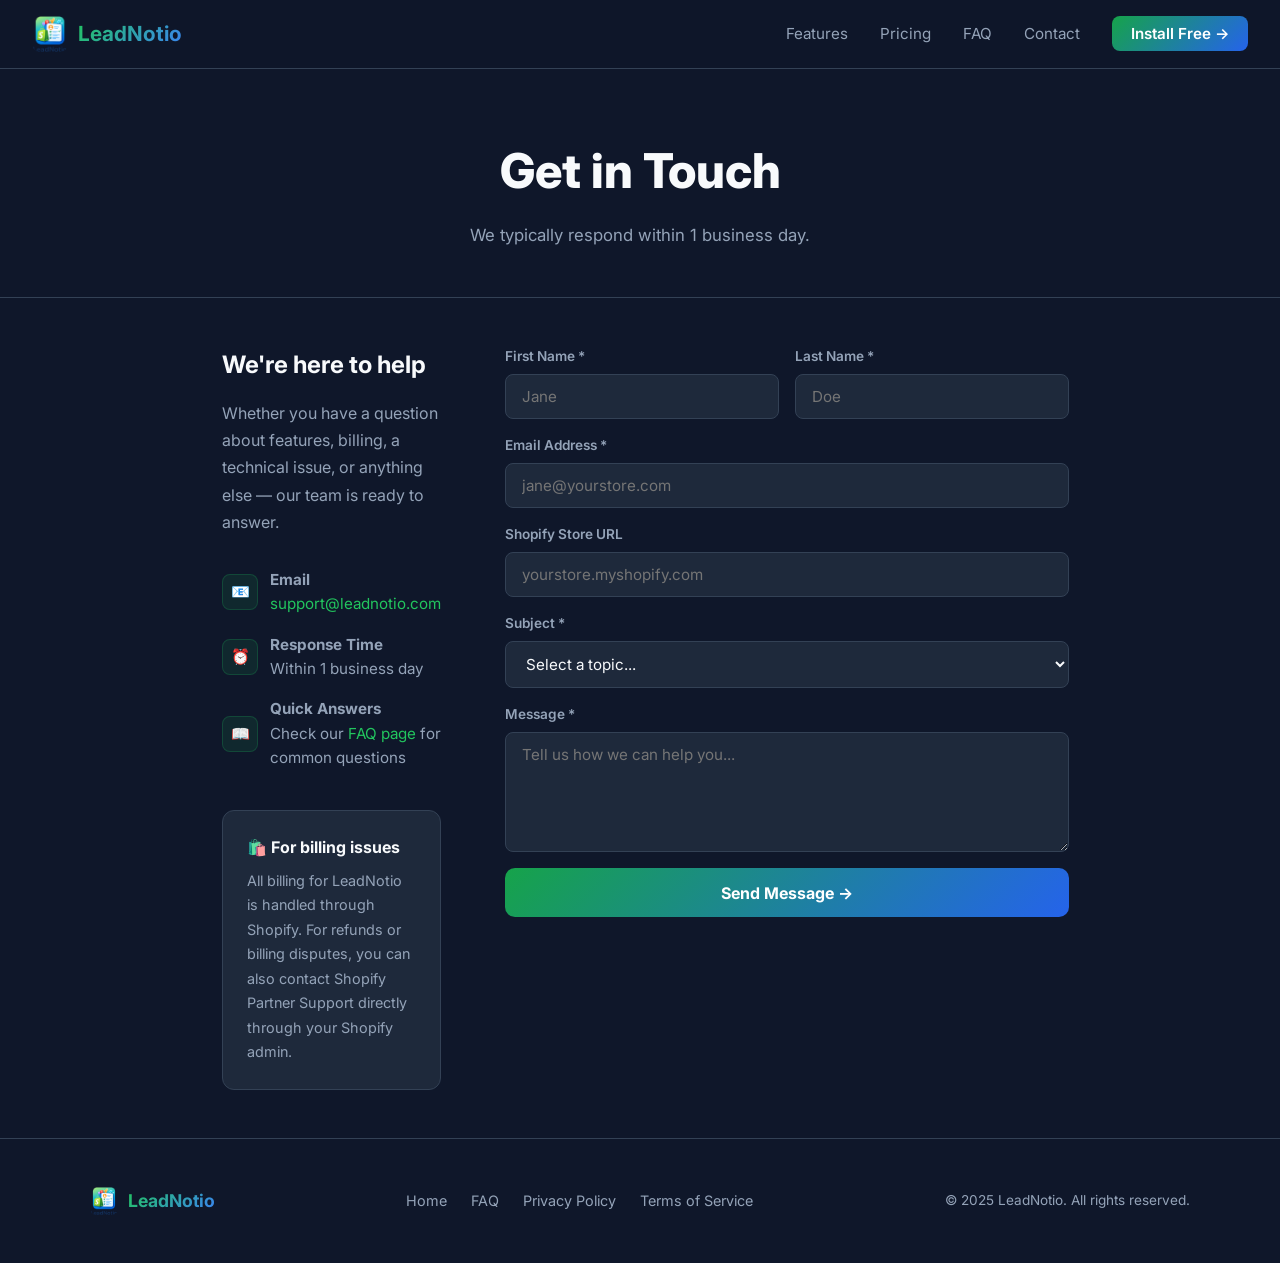
==== contact.html @ fa73e29e "Initial commit — LeadNotio marketing website" ====
<!DOCTYPE html>
<html lang="en">
<head>
  <meta charset="UTF-8" />
  <meta name="viewport" content="width=device-width, initial-scale=1.0" />
  <title>Contact Us — LeadNotio</title>
  <meta name="description" content="Get in touch with the LeadNotio team. We're here to help with any questions about our Shopify CRM app." />
  <link rel="icon" href="icon.png" />
  <link rel="preconnect" href="https://fonts.googleapis.com" />
  <link rel="stylesheet" href="https://fonts.googleapis.com/css2?family=Inter:wght@400;500;600;700;800&display=swap" />
  <link rel="stylesheet" href="styles.css" />
</head>
<body>

<nav>
  <a href="index.html" class="nav-logo">
    <img src="icon.png" alt="LeadNotio" />
    <span>LeadNotio</span>
  </a>
  <ul class="nav-links">
    <li><a href="index.html#features">Features</a></li>
    <li><a href="index.html#pricing">Pricing</a></li>
    <li><a href="faq.html">FAQ</a></li>
    <li><a href="contact.html">Contact</a></li>
    <li><a href="https://apps.shopify.com/leadnotio" class="nav-cta">Install Free →</a></li>
  </ul>
</nav>

<div class="page-header">
  <h1>Get in Touch</h1>
  <p>We typically respond within 1 business day.</p>
</div>

<div class="contact-grid">
  <!-- INFO SIDE -->
  <div class="contact-info">
    <h2>We're here to help</h2>
    <p>Whether you have a question about features, billing, a technical issue, or anything else — our team is ready to answer.</p>

    <div class="contact-detail">
      <div class="contact-detail-icon">📧</div>
      <div>
        <strong>Email</strong><br />
        <a href="mailto:support@leadnotio.com" style="color: var(--green); text-decoration: none;">support@leadnotio.com</a>
      </div>
    </div>

    <div class="contact-detail">
      <div class="contact-detail-icon">⏰</div>
      <div>
        <strong>Response Time</strong><br />
        Within 1 business day
      </div>
    </div>

    <div class="contact-detail">
      <div class="contact-detail-icon">📖</div>
      <div>
        <strong>Quick Answers</strong><br />
        Check our <a href="faq.html" style="color: var(--green); text-decoration: none;">FAQ page</a> for common questions
      </div>
    </div>

    <div style="margin-top: 2.5rem; padding: 1.5rem; background: var(--card); border: 1px solid var(--border); border-radius: 12px;">
      <div style="font-weight: 700; margin-bottom: 0.5rem;">🛍️ For billing issues</div>
      <p style="color: var(--text-muted); font-size: 0.9rem; margin: 0;">All billing for LeadNotio is handled through Shopify. For refunds or billing disputes, you can also contact Shopify Partner Support directly through your Shopify admin.</p>
    </div>
  </div>

  <!-- FORM SIDE -->
  <div>
    <form class="contact-form" id="contactForm" onsubmit="handleSubmit(event)">
      <div class="form-row">
        <div class="form-group">
          <label for="firstName">First Name *</label>
          <input type="text" id="firstName" name="firstName" required placeholder="Jane" />
        </div>
        <div class="form-group">
          <label for="lastName">Last Name *</label>
          <input type="text" id="lastName" name="lastName" required placeholder="Doe" />
        </div>
      </div>

      <div class="form-group">
        <label for="email">Email Address *</label>
        <input type="email" id="email" name="email" required placeholder="jane@yourstore.com" />
      </div>

      <div class="form-group">
        <label for="store">Shopify Store URL</label>
        <input type="text" id="store" name="store" placeholder="yourstore.myshopify.com" />
      </div>

      <div class="form-group">
        <label for="subject">Subject *</label>
        <select id="subject" name="subject" required>
          <option value="" disabled selected>Select a topic...</option>
          <option value="general">General Question</option>
          <option value="technical">Technical Issue / Bug</option>
          <option value="billing">Billing & Subscription</option>
          <option value="feature">Feature Request</option>
          <option value="privacy">Privacy / Data Request</option>
          <option value="other">Other</option>
        </select>
      </div>

      <div class="form-group">
        <label for="message">Message *</label>
        <textarea id="message" name="message" required placeholder="Tell us how we can help you..."></textarea>
      </div>

      <button type="submit" class="form-submit">Send Message →</button>

      <div class="success-msg" id="successMsg">
        ✅ Message sent! We'll get back to you within 1 business day.
      </div>
    </form>
  </div>
</div>

<footer>
  <div class="footer-inner">
    <a href="index.html" class="footer-logo">
      <img src="icon.png" alt="LeadNotio" style="width:28px;height:28px;border-radius:6px;" />
      <span>LeadNotio</span>
    </a>
    <div class="footer-links">
      <a href="index.html">Home</a>
      <a href="faq.html">FAQ</a>
      <a href="privacy.html">Privacy Policy</a>
      <a href="terms.html">Terms of Service</a>
    </div>
    <div class="footer-copy">© 2025 LeadNotio. All rights reserved.</div>
  </div>
</footer>

<script>
function handleSubmit(e) {
  e.preventDefault();
  // In production, replace this with a real form submission (Formspree, EmailJS, etc.)
  const form = document.getElementById('contactForm');
  const successMsg = document.getElementById('successMsg');
  form.querySelector('.form-submit').style.display = 'none';
  successMsg.style.display = 'block';
  form.reset();
}
</script>

</body>
</html>
---- styles.css ----
/* LeadNotio Website Styles */
:root {
  --green: #22c55e;
  --green-dark: #16a34a;
  --blue: #3b82f6;
  --blue-dark: #1d4ed8;
  --grad-start: #16a34a;
  --grad-end: #2563eb;
  --dark: #0f172a;
  --dark-2: #1e293b;
  --dark-3: #334155;
  --text: #f8fafc;
  --text-muted: #94a3b8;
  --border: #334155;
  --card: #1e293b;
}

* { margin: 0; padding: 0; box-sizing: border-box; }

html { scroll-behavior: smooth; }

body {
  font-family: 'Inter', -apple-system, BlinkMacSystemFont, 'Segoe UI', sans-serif;
  background: var(--dark);
  color: var(--text);
  line-height: 1.6;
}

/* NAV */
nav {
  position: sticky;
  top: 0;
  z-index: 100;
  display: flex;
  align-items: center;
  justify-content: space-between;
  padding: 1rem 2rem;
  background: rgba(15, 23, 42, 0.9);
  backdrop-filter: blur(12px);
  border-bottom: 1px solid var(--border);
}

.nav-logo {
  display: flex;
  align-items: center;
  gap: 0.6rem;
  text-decoration: none;
  font-size: 1.3rem;
  font-weight: 700;
  color: var(--text);
}

.nav-logo img {
  width: 36px;
  height: 36px;
  border-radius: 8px;
}

.nav-logo span { background: linear-gradient(135deg, var(--green), var(--blue)); -webkit-background-clip: text; -webkit-text-fill-color: transparent; }

.nav-links {
  display: flex;
  align-items: center;
  gap: 2rem;
  list-style: none;
}

.nav-links a {
  text-decoration: none;
  color: var(--text-muted);
  font-size: 0.95rem;
  transition: color 0.2s;
}

.nav-links a:hover { color: var(--text); }

.nav-cta {
  background: linear-gradient(135deg, var(--grad-start), var(--grad-end));
  color: white !important;
  padding: 0.5rem 1.2rem;
  border-radius: 8px;
  font-weight: 600;
  transition: opacity 0.2s !important;
}

.nav-cta:hover { opacity: 0.9; color: white !important; }

/* HERO */
.hero {
  text-align: center;
  padding: 6rem 2rem 5rem;
  position: relative;
  overflow: hidden;
}

.hero::before {
  content: '';
  position: absolute;
  top: -200px;
  left: 50%;
  transform: translateX(-50%);
  width: 800px;
  height: 800px;
  background: radial-gradient(circle, rgba(34,197,94,0.12) 0%, rgba(59,130,246,0.08) 50%, transparent 70%);
  pointer-events: none;
}

.hero-badge {
  display: inline-flex;
  align-items: center;
  gap: 0.5rem;
  background: rgba(34,197,94,0.1);
  border: 1px solid rgba(34,197,94,0.3);
  color: var(--green);
  padding: 0.4rem 1rem;
  border-radius: 100px;
  font-size: 0.85rem;
  font-weight: 600;
  margin-bottom: 1.5rem;
}

.hero h1 {
  font-size: clamp(2.5rem, 6vw, 4rem);
  font-weight: 800;
  line-height: 1.1;
  margin-bottom: 1.5rem;
  max-width: 800px;
  margin-left: auto;
  margin-right: auto;
}

.hero h1 .grad {
  background: linear-gradient(135deg, var(--green), var(--blue));
  -webkit-background-clip: text;
  -webkit-text-fill-color: transparent;
}

.hero p {
  font-size: 1.2rem;
  color: var(--text-muted);
  max-width: 600px;
  margin: 0 auto 2.5rem;
}

.hero-buttons {
  display: flex;
  gap: 1rem;
  justify-content: center;
  flex-wrap: wrap;
}

.btn-primary {
  display: inline-flex;
  align-items: center;
  gap: 0.5rem;
  background: linear-gradient(135deg, var(--grad-start), var(--grad-end));
  color: white;
  padding: 0.85rem 2rem;
  border-radius: 10px;
  font-weight: 700;
  font-size: 1rem;
  text-decoration: none;
  transition: transform 0.2s, box-shadow 0.2s;
  box-shadow: 0 4px 20px rgba(34,197,94,0.3);
}

.btn-primary:hover { transform: translateY(-2px); box-shadow: 0 8px 30px rgba(34,197,94,0.4); }

.btn-secondary {
  display: inline-flex;
  align-items: center;
  gap: 0.5rem;
  background: transparent;
  color: var(--text);
  padding: 0.85rem 2rem;
  border-radius: 10px;
  font-weight: 600;
  font-size: 1rem;
  text-decoration: none;
  border: 1px solid var(--border);
  transition: border-color 0.2s, background 0.2s;
}

.btn-secondary:hover { border-color: var(--green); background: rgba(34,197,94,0.05); }

/* APP SCREENSHOT MOCKUP */
.hero-image {
  max-width: 900px;
  margin: 4rem auto 0;
  background: var(--card);
  border: 1px solid var(--border);
  border-radius: 16px;
  overflow: hidden;
  box-shadow: 0 40px 80px rgba(0,0,0,0.5);
}

.mockup-bar {
  background: var(--dark-3);
  padding: 0.75rem 1rem;
  display: flex;
  align-items: center;
  gap: 0.5rem;
  border-bottom: 1px solid var(--border);
}

.mockup-dot { width: 12px; height: 12px; border-radius: 50%; }
.mockup-dot.red { background: #ef4444; }
.mockup-dot.yellow { background: #f59e0b; }
.mockup-dot.green { background: #22c55e; }

.mockup-url {
  flex: 1;
  background: var(--dark-2);
  border-radius: 6px;
  padding: 0.3rem 0.8rem;
  font-size: 0.8rem;
  color: var(--text-muted);
  margin: 0 0.5rem;
}

.mockup-body {
  padding: 2rem;
  min-height: 300px;
  display: grid;
  grid-template-columns: 1fr 1fr 1fr;
  gap: 1rem;
}

.mockup-card {
  background: var(--dark-2);
  border: 1px solid var(--border);
  border-radius: 10px;
  padding: 1.2rem;
}

.mockup-card-header {
  display: flex;
  align-items: center;
  gap: 0.6rem;
  margin-bottom: 0.8rem;
}

.mockup-avatar {
  width: 36px;
  height: 36px;
  border-radius: 50%;
  background: linear-gradient(135deg, var(--green), var(--blue));
  display: flex;
  align-items: center;
  justify-content: center;
  font-size: 0.85rem;
  font-weight: 700;
  color: white;
}

.mockup-name { font-size: 0.9rem; font-weight: 600; }
.mockup-email { font-size: 0.75rem; color: var(--text-muted); }

.status-pill {
  display: inline-block;
  padding: 0.2rem 0.7rem;
  border-radius: 100px;
  font-size: 0.72rem;
  font-weight: 600;
  margin-bottom: 0.7rem;
}

.status-pill.contacted { background: rgba(59,130,246,0.15); color: #60a5fa; }
.status-pill.qualified { background: rgba(34,197,94,0.15); color: #4ade80; }
.status-pill.new { background: rgba(148,163,184,0.15); color: #94a3b8; }

.mockup-line {
  height: 6px;
  background: var(--dark-3);
  border-radius: 3px;
  margin-bottom: 0.5rem;
}

.mockup-line.short { width: 60%; }

/* SECTIONS */
section { padding: 5rem 2rem; }

.container { max-width: 1100px; margin: 0 auto; }

.section-label {
  text-align: center;
  font-size: 0.85rem;
  font-weight: 600;
  color: var(--green);
  text-transform: uppercase;
  letter-spacing: 0.1em;
  margin-bottom: 0.75rem;
}

.section-title {
  text-align: center;
  font-size: clamp(1.8rem, 4vw, 2.5rem);
  font-weight: 800;
  margin-bottom: 1rem;
}

.section-sub {
  text-align: center;
  color: var(--text-muted);
  font-size: 1.1rem;
  max-width: 550px;
  margin: 0 auto 3.5rem;
}

/* FEATURES */
.features-grid {
  display: grid;
  grid-template-columns: repeat(auto-fit, minmax(300px, 1fr));
  gap: 1.5rem;
}

.feature-card {
  background: var(--card);
  border: 1px solid var(--border);
  border-radius: 14px;
  padding: 1.8rem;
  transition: border-color 0.2s, transform 0.2s;
}

.feature-card:hover { border-color: var(--green); transform: translateY(-3px); }

.feature-icon {
  width: 48px;
  height: 48px;
  border-radius: 12px;
  background: linear-gradient(135deg, rgba(34,197,94,0.15), rgba(59,130,246,0.15));
  border: 1px solid rgba(34,197,94,0.2);
  display: flex;
  align-items: center;
  justify-content: center;
  font-size: 1.4rem;
  margin-bottom: 1rem;
}

.feature-card h3 { font-size: 1.1rem; font-weight: 700; margin-bottom: 0.5rem; }
.feature-card p { color: var(--text-muted); font-size: 0.95rem; }

/* HOW IT WORKS */
.steps { display: grid; grid-template-columns: repeat(auto-fit, minmax(250px, 1fr)); gap: 2rem; }

.step { text-align: center; }

.step-num {
  width: 56px;
  height: 56px;
  border-radius: 50%;
  background: linear-gradient(135deg, var(--grad-start), var(--grad-end));
  display: flex;
  align-items: center;
  justify-content: center;
  font-size: 1.4rem;
  font-weight: 800;
  margin: 0 auto 1rem;
  box-shadow: 0 4px 20px rgba(34,197,94,0.3);
}

.step h3 { font-size: 1.1rem; font-weight: 700; margin-bottom: 0.5rem; }
.step p { color: var(--text-muted); font-size: 0.95rem; }

/* PRICING */
.pricing-grid {
  display: grid;
  grid-template-columns: repeat(auto-fit, minmax(280px, 1fr));
  gap: 1.5rem;
  max-width: 700px;
  margin: 0 auto;
}

.pricing-card {
  background: var(--card);
  border: 1px solid var(--border);
  border-radius: 16px;
  padding: 2rem;
  position: relative;
}

.pricing-card.featured {
  border-color: var(--green);
  background: linear-gradient(135deg, rgba(34,197,94,0.05), rgba(59,130,246,0.05));
}

.pricing-badge {
  position: absolute;
  top: -14px;
  left: 50%;
  transform: translateX(-50%);
  background: linear-gradient(135deg, var(--grad-start), var(--grad-end));
  color: white;
  padding: 0.25rem 1rem;
  border-radius: 100px;
  font-size: 0.8rem;
  font-weight: 700;
  white-space: nowrap;
}

.pricing-card h3 { font-size: 1.1rem; font-weight: 700; margin-bottom: 0.5rem; }

.pricing-price {
  font-size: 2.5rem;
  font-weight: 800;
  margin-bottom: 0.25rem;
}

.pricing-price span { font-size: 1rem; font-weight: 400; color: var(--text-muted); }

.pricing-desc { color: var(--text-muted); font-size: 0.9rem; margin-bottom: 1.5rem; }

.pricing-features { list-style: none; margin-bottom: 1.5rem; }

.pricing-features li {
  display: flex;
  align-items: center;
  gap: 0.6rem;
  padding: 0.4rem 0;
  font-size: 0.95rem;
  color: var(--text-muted);
}

.pricing-features li::before { content: '✓'; color: var(--green); font-weight: 700; }

.btn-pricing {
  display: block;
  text-align: center;
  padding: 0.8rem;
  border-radius: 10px;
  font-weight: 700;
  text-decoration: none;
  transition: all 0.2s;
}

.btn-pricing.outline {
  border: 1px solid var(--border);
  color: var(--text);
}

.btn-pricing.outline:hover { border-color: var(--green); }

.btn-pricing.solid {
  background: linear-gradient(135deg, var(--grad-start), var(--grad-end));
  color: white;
  box-shadow: 0 4px 15px rgba(34,197,94,0.3);
}

.btn-pricing.solid:hover { box-shadow: 0 6px 25px rgba(34,197,94,0.4); }

/* CTA BAND */
.cta-band {
  background: linear-gradient(135deg, rgba(34,197,94,0.1), rgba(59,130,246,0.1));
  border-top: 1px solid var(--border);
  border-bottom: 1px solid var(--border);
  text-align: center;
  padding: 4rem 2rem;
}

.cta-band h2 { font-size: clamp(1.8rem, 4vw, 2.5rem); font-weight: 800; margin-bottom: 1rem; }
.cta-band p { color: var(--text-muted); font-size: 1.1rem; margin-bottom: 2rem; }

/* FOOTER */
footer {
  padding: 3rem 2rem;
  border-top: 1px solid var(--border);
}

.footer-inner {
  max-width: 1100px;
  margin: 0 auto;
  display: flex;
  align-items: center;
  justify-content: space-between;
  flex-wrap: wrap;
  gap: 1.5rem;
}

.footer-logo {
  display: flex;
  align-items: center;
  gap: 0.6rem;
  text-decoration: none;
  font-size: 1.1rem;
  font-weight: 700;
  color: var(--text);
}

.footer-logo span { background: linear-gradient(135deg, var(--green), var(--blue)); -webkit-background-clip: text; -webkit-text-fill-color: transparent; }

.footer-links { display: flex; gap: 1.5rem; flex-wrap: wrap; }

.footer-links a {
  text-decoration: none;
  color: var(--text-muted);
  font-size: 0.9rem;
  transition: color 0.2s;
}

.footer-links a:hover { color: var(--text); }

.footer-copy { color: var(--text-muted); font-size: 0.85rem; }

/* INNER PAGE STYLES */
.page-header {
  padding: 4rem 2rem 3rem;
  text-align: center;
  border-bottom: 1px solid var(--border);
}

.page-header h1 { font-size: clamp(2rem, 5vw, 3rem); font-weight: 800; margin-bottom: 0.75rem; }
.page-header p { color: var(--text-muted); font-size: 1.05rem; }

.page-content {
  max-width: 800px;
  margin: 0 auto;
  padding: 3rem 2rem;
}

.page-content h2 {
  font-size: 1.4rem;
  font-weight: 700;
  margin: 2.5rem 0 0.75rem;
  color: var(--text);
}

.page-content h2:first-child { margin-top: 0; }

.page-content p, .page-content li {
  color: var(--text-muted);
  font-size: 0.97rem;
  line-height: 1.8;
  margin-bottom: 0.75rem;
}

.page-content ul { padding-left: 1.5rem; }
.page-content a { color: var(--green); text-decoration: none; }
.page-content a:hover { text-decoration: underline; }

/* FAQ */
.faq-list { max-width: 750px; margin: 0 auto; }

.faq-item {
  border: 1px solid var(--border);
  border-radius: 12px;
  margin-bottom: 1rem;
  overflow: hidden;
}

.faq-question {
  width: 100%;
  background: var(--card);
  border: none;
  padding: 1.2rem 1.5rem;
  text-align: left;
  color: var(--text);
  font-size: 1rem;
  font-weight: 600;
  cursor: pointer;
  display: flex;
  justify-content: space-between;
  align-items: center;
  transition: background 0.2s;
}

.faq-question:hover { background: var(--dark-3); }

.faq-icon { font-size: 1.2rem; transition: transform 0.3s; color: var(--green); }
.faq-item.open .faq-icon { transform: rotate(45deg); }

.faq-answer {
  display: none;
  padding: 0 1.5rem 1.2rem;
  background: var(--card);
  color: var(--text-muted);
  font-size: 0.95rem;
  line-height: 1.7;
}

.faq-item.open .faq-answer { display: block; }

/* CONTACT FORM */
.contact-grid {
  display: grid;
  grid-template-columns: 1fr 1.5fr;
  gap: 4rem;
  max-width: 900px;
  margin: 0 auto;
  padding: 3rem 2rem;
}

.contact-info h2 { font-size: 1.5rem; font-weight: 700; margin-bottom: 1rem; }
.contact-info p { color: var(--text-muted); margin-bottom: 2rem; line-height: 1.7; }

.contact-detail {
  display: flex;
  align-items: center;
  gap: 0.75rem;
  margin-bottom: 1rem;
  color: var(--text-muted);
  font-size: 0.95rem;
}

.contact-detail-icon {
  width: 36px;
  height: 36px;
  background: rgba(34,197,94,0.1);
  border: 1px solid rgba(34,197,94,0.2);
  border-radius: 8px;
  display: flex;
  align-items: center;
  justify-content: center;
  flex-shrink: 0;
}

.contact-form { display: flex; flex-direction: column; gap: 1rem; }

.form-row { display: grid; grid-template-columns: 1fr 1fr; gap: 1rem; }

.form-group { display: flex; flex-direction: column; gap: 0.4rem; }

.form-group label {
  font-size: 0.85rem;
  font-weight: 600;
  color: var(--text-muted);
}

.form-group input,
.form-group textarea,
.form-group select {
  background: var(--card);
  border: 1px solid var(--border);
  border-radius: 8px;
  padding: 0.75rem 1rem;
  color: var(--text);
  font-size: 0.95rem;
  font-family: inherit;
  transition: border-color 0.2s;
  outline: none;
}

.form-group input:focus,
.form-group textarea:focus,
.form-group select:focus { border-color: var(--green); }

.form-group textarea { resize: vertical; min-height: 120px; }

.form-submit {
  background: linear-gradient(135deg, var(--grad-start), var(--grad-end));
  color: white;
  border: none;
  padding: 0.9rem 2rem;
  border-radius: 10px;
  font-size: 1rem;
  font-weight: 700;
  cursor: pointer;
  transition: opacity 0.2s, transform 0.2s;
  font-family: inherit;
}

.form-submit:hover { opacity: 0.9; transform: translateY(-1px); }

.success-msg {
  display: none;
  background: rgba(34,197,94,0.1);
  border: 1px solid rgba(34,197,94,0.3);
  color: var(--green);
  padding: 1rem 1.5rem;
  border-radius: 10px;
  font-weight: 600;
}

/* RESPONSIVE */
@media (max-width: 768px) {
  nav { padding: 1rem; }
  .nav-links { display: none; }
  .mockup-body { grid-template-columns: 1fr; }
  .mockup-card:not(:first-child) { display: none; }
  .contact-grid { grid-template-columns: 1fr; gap: 2rem; }
  .form-row { grid-template-columns: 1fr; }
}
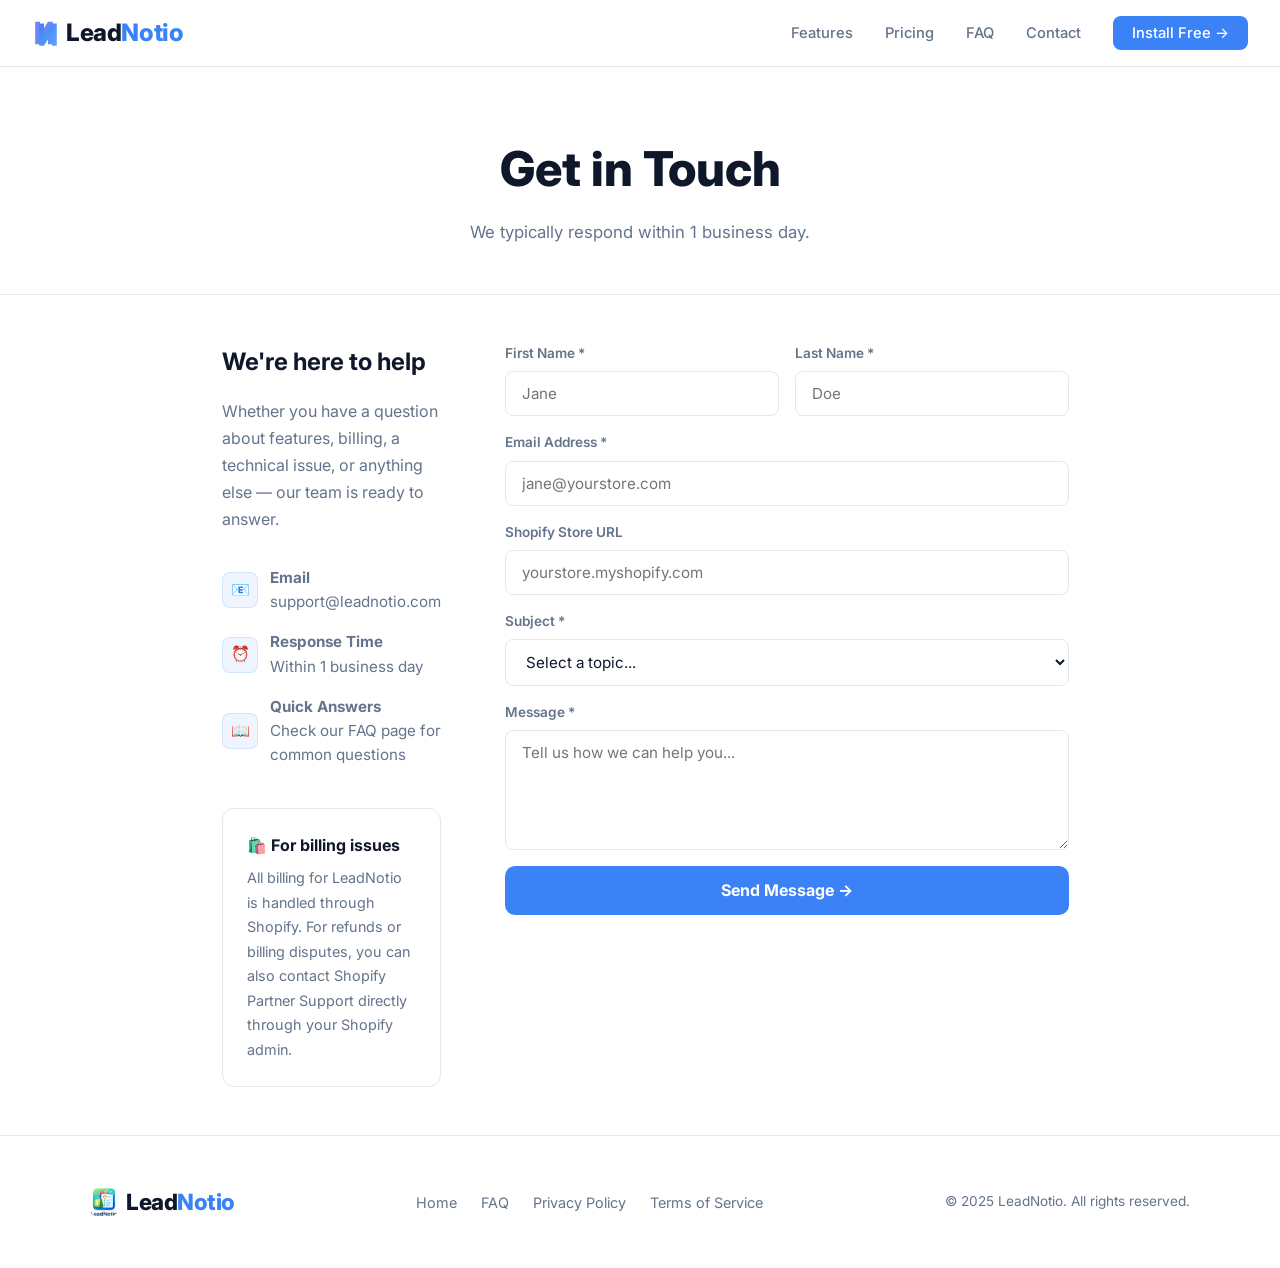
==== commit df313105: "Redesign website with light theme and new SVG logo - Complete light theme overhaul: white background" ====
--- a/contact.html
+++ b/contact.html
@@ -13,9 +13,9 @@
 <body>
 
 <nav>
-  <a href="index.html" class="nav-logo">
-    <img src="icon.png" alt="LeadNotio" />
-    <span>LeadNotio</span>
+  <a href="index.html" class="nav-logo"><svg class="nav-logo-icon" viewBox="0 0 62 80" fill="none" xmlns="http://www.w3.org/2000/svg"><defs><linearGradient id="nav-g1" x1="0" y1="0" x2="1" y2="1"><stop offset="0%" stop-color="#6366f1"/><stop offset="100%" stop-color="#3b82f6"/></linearGradient><linearGradient id="nav-g2" x1="0" y1="0" x2="1" y2="1"><stop offset="0%" stop-color="#3b82f6"/><stop offset="100%" stop-color="#60a5fa"/></linearGradient></defs><path d="M8 68 L8 12 L20 12 L20 44 L40 12 L52 12 L52 68 L40 68 L40 36 L20 68 Z" fill="url(#nav-g1)" opacity="0.85"/><path d="M18 72 L18 16 L30 16 L30 48 L50 16 L62 16 L62 72 L50 72 L50 40 L30 72 Z" fill="url(#nav-g2)"/></svg>
+    
+    <span><span class="logo-lead">Lead</span><span class="logo-notio">Notio</span></span>
   </a>
   <ul class="nav-links">
     <li><a href="index.html#features">Features</a></li>
@@ -122,7 +122,7 @@
   <div class="footer-inner">
     <a href="index.html" class="footer-logo">
       <img src="icon.png" alt="LeadNotio" style="width:28px;height:28px;border-radius:6px;" />
-      <span>LeadNotio</span>
+      <span><span class="logo-lead">Lead</span><span class="logo-notio">Notio</span></span>
     </a>
     <div class="footer-links">
       <a href="index.html">Home</a>
--- a/styles.css
+++ b/styles.css
@@ -1,27 +1,29 @@
-/* LeadNotio Website Styles */
+/* LeadNotio Website Styles — Light Theme */
 :root {
-  --green: #22c55e;
-  --green-dark: #16a34a;
   --blue: #3b82f6;
-  --blue-dark: #1d4ed8;
-  --grad-start: #16a34a;
-  --grad-end: #2563eb;
-  --dark: #0f172a;
-  --dark-2: #1e293b;
-  --dark-3: #334155;
-  --text: #f8fafc;
-  --text-muted: #94a3b8;
-  --border: #334155;
-  --card: #1e293b;
+  --blue-dark: #2563eb;
+  --blue-light: #60a5fa;
+  --purple: #6366f1;
+  --grad-start: #6366f1;
+  --grad-end: #3b82f6;
+
+  --bg: #ffffff;
+  --bg-alt: #f8fafc;
+  --bg-muted: #f1f5f9;
+  --text: #0f172a;
+  --text-muted: #64748b;
+  --border: #e2e8f0;
+  --card: #ffffff;
+  --card-shadow: 0 1px 3px rgba(0,0,0,0.06), 0 1px 2px rgba(0,0,0,0.04);
+  --card-shadow-lg: 0 10px 40px rgba(0,0,0,0.08);
 }
 
 * { margin: 0; padding: 0; box-sizing: border-box; }
-
 html { scroll-behavior: smooth; }
 
 body {
   font-family: 'Inter', -apple-system, BlinkMacSystemFont, 'Segoe UI', sans-serif;
-  background: var(--dark);
+  background: var(--bg);
   color: var(--text);
   line-height: 1.6;
 }
@@ -34,8 +36,8 @@
   display: flex;
   align-items: center;
   justify-content: space-between;
-  padding: 1rem 2rem;
-  background: rgba(15, 23, 42, 0.9);
+  padding: 0.85rem 2rem;
+  background: rgba(255,255,255,0.92);
   backdrop-filter: blur(12px);
   border-bottom: 1px solid var(--border);
 }
@@ -45,18 +47,18 @@
   align-items: center;
   gap: 0.6rem;
   text-decoration: none;
-  font-size: 1.3rem;
-  font-weight: 700;
-  color: var(--text);
-}
-
-.nav-logo img {
-  width: 36px;
-  height: 36px;
-  border-radius: 8px;
-}
-
-.nav-logo span { background: linear-gradient(135deg, var(--green), var(--blue)); -webkit-background-clip: text; -webkit-text-fill-color: transparent; }
+  font-size: 1.5rem;
+  font-weight: 800;
+  letter-spacing: -0.02em;
+}
+
+.nav-logo-icon {
+  height: 32px;
+  width: auto;
+}
+
+.logo-lead { color: var(--text); }
+.logo-notio { color: var(--blue); }
 
 .nav-links {
   display: flex;
@@ -68,40 +70,42 @@
 .nav-links a {
   text-decoration: none;
   color: var(--text-muted);
-  font-size: 0.95rem;
+  font-size: 0.92rem;
+  font-weight: 500;
   transition: color 0.2s;
 }
 
 .nav-links a:hover { color: var(--text); }
 
 .nav-cta {
-  background: linear-gradient(135deg, var(--grad-start), var(--grad-end));
+  background: var(--blue);
   color: white !important;
   padding: 0.5rem 1.2rem;
   border-radius: 8px;
   font-weight: 600;
-  transition: opacity 0.2s !important;
-}
-
-.nav-cta:hover { opacity: 0.9; color: white !important; }
+  transition: background 0.2s !important;
+}
+
+.nav-cta:hover { background: var(--blue-dark); color: white !important; }
 
 /* HERO */
 .hero {
   text-align: center;
-  padding: 6rem 2rem 5rem;
+  padding: 5rem 2rem 4rem;
   position: relative;
   overflow: hidden;
+  background: var(--bg);
 }
 
 .hero::before {
   content: '';
   position: absolute;
-  top: -200px;
+  top: -300px;
   left: 50%;
   transform: translateX(-50%);
-  width: 800px;
-  height: 800px;
-  background: radial-gradient(circle, rgba(34,197,94,0.12) 0%, rgba(59,130,246,0.08) 50%, transparent 70%);
+  width: 900px;
+  height: 900px;
+  background: radial-gradient(circle, rgba(99,102,241,0.06) 0%, rgba(59,130,246,0.04) 50%, transparent 70%);
   pointer-events: none;
 }
 
@@ -109,15 +113,17 @@
   display: inline-flex;
   align-items: center;
   gap: 0.5rem;
-  background: rgba(34,197,94,0.1);
-  border: 1px solid rgba(34,197,94,0.3);
-  color: var(--green);
+  background: rgba(59,130,246,0.08);
+  border: 1px solid rgba(59,130,246,0.2);
+  color: var(--blue);
   padding: 0.4rem 1rem;
   border-radius: 100px;
   font-size: 0.85rem;
   font-weight: 600;
   margin-bottom: 1.5rem;
 }
+
+.hero-inner { max-width: 1000px; margin: 0 auto; }
 
 .hero h1 {
   font-size: clamp(2.5rem, 6vw, 4rem);
@@ -127,16 +133,18 @@
   max-width: 800px;
   margin-left: auto;
   margin-right: auto;
+  color: var(--text);
 }
 
 .hero h1 .grad {
-  background: linear-gradient(135deg, var(--green), var(--blue));
+  background: linear-gradient(135deg, var(--purple), var(--blue));
   -webkit-background-clip: text;
   -webkit-text-fill-color: transparent;
+  background-clip: text;
 }
 
 .hero p {
-  font-size: 1.2rem;
+  font-size: 1.15rem;
   color: var(--text-muted);
   max-width: 600px;
   margin: 0 auto 2.5rem;
@@ -153,18 +161,22 @@
   display: inline-flex;
   align-items: center;
   gap: 0.5rem;
-  background: linear-gradient(135deg, var(--grad-start), var(--grad-end));
+  background: var(--blue);
   color: white;
   padding: 0.85rem 2rem;
   border-radius: 10px;
   font-weight: 700;
   font-size: 1rem;
   text-decoration: none;
-  transition: transform 0.2s, box-shadow 0.2s;
-  box-shadow: 0 4px 20px rgba(34,197,94,0.3);
-}
-
-.btn-primary:hover { transform: translateY(-2px); box-shadow: 0 8px 30px rgba(34,197,94,0.4); }
+  transition: transform 0.2s, box-shadow 0.2s, background 0.2s;
+  box-shadow: 0 4px 14px rgba(59,130,246,0.25);
+}
+
+.btn-primary:hover {
+  transform: translateY(-2px);
+  box-shadow: 0 8px 25px rgba(59,130,246,0.35);
+  background: var(--blue-dark);
+}
 
 .btn-secondary {
   display: inline-flex;
@@ -181,21 +193,22 @@
   transition: border-color 0.2s, background 0.2s;
 }
 
-.btn-secondary:hover { border-color: var(--green); background: rgba(34,197,94,0.05); }
-
-/* APP SCREENSHOT MOCKUP */
-.hero-image {
-  max-width: 900px;
-  margin: 4rem auto 0;
-  background: var(--card);
-  border: 1px solid var(--border);
-  border-radius: 16px;
+.btn-secondary:hover { border-color: var(--blue); background: rgba(59,130,246,0.04); }
+
+/* HERO MOCKUP */
+.hero-mockup {
+  max-width: 1000px;
+  margin: 3.5rem auto 0;
+  background: var(--bg);
+  border: 1px solid var(--border);
+  border-radius: 14px;
   overflow: hidden;
-  box-shadow: 0 40px 80px rgba(0,0,0,0.5);
+  box-shadow: var(--card-shadow-lg);
+  text-align: left;
 }
 
 .mockup-bar {
-  background: var(--dark-3);
+  background: var(--bg-muted);
   padding: 0.75rem 1rem;
   display: flex;
   align-items: center;
@@ -210,7 +223,8 @@
 
 .mockup-url {
   flex: 1;
-  background: var(--dark-2);
+  background: var(--bg);
+  border: 1px solid var(--border);
   border-radius: 6px;
   padding: 0.3rem 0.8rem;
   font-size: 0.8rem;
@@ -224,13 +238,15 @@
   display: grid;
   grid-template-columns: 1fr 1fr 1fr;
   gap: 1rem;
+  background: var(--bg-alt);
 }
 
 .mockup-card {
-  background: var(--dark-2);
+  background: var(--card);
   border: 1px solid var(--border);
   border-radius: 10px;
   padding: 1.2rem;
+  box-shadow: var(--card-shadow);
 }
 
 .mockup-card-header {
@@ -244,7 +260,7 @@
   width: 36px;
   height: 36px;
   border-radius: 50%;
-  background: linear-gradient(135deg, var(--green), var(--blue));
+  background: linear-gradient(135deg, var(--purple), var(--blue));
   display: flex;
   align-items: center;
   justify-content: center;
@@ -253,7 +269,7 @@
   color: white;
 }
 
-.mockup-name { font-size: 0.9rem; font-weight: 600; }
+.mockup-name { font-size: 0.9rem; font-weight: 600; color: var(--text); }
 .mockup-email { font-size: 0.75rem; color: var(--text-muted); }
 
 .status-pill {
@@ -265,29 +281,65 @@
   margin-bottom: 0.7rem;
 }
 
-.status-pill.contacted { background: rgba(59,130,246,0.15); color: #60a5fa; }
-.status-pill.qualified { background: rgba(34,197,94,0.15); color: #4ade80; }
-.status-pill.new { background: rgba(148,163,184,0.15); color: #94a3b8; }
+.status-pill.cart { background: rgba(239,68,68,0.1); color: #dc2626; border: 1px solid rgba(239,68,68,0.2); }
+.status-pill.repeat { background: rgba(34,197,94,0.1); color: #16a34a; border: 1px solid rgba(34,197,94,0.2); }
+.status-pill.followup { background: rgba(99,102,241,0.1); color: #6366f1; border: 1px solid rgba(99,102,241,0.2); }
+
+.mockup-meta { font-size: 0.82rem; color: var(--text-muted); margin-bottom: 0.6rem; }
+.mockup-amount { font-size: 0.75rem; font-weight: 700; color: var(--blue); margin-top: 0.3rem; }
 
 .mockup-line {
   height: 6px;
-  background: var(--dark-3);
+  background: var(--bg-muted);
   border-radius: 3px;
   margin-bottom: 0.5rem;
 }
 
 .mockup-line.short { width: 60%; }
 
+/* STATS BAR */
+.stats-bar {
+  background: var(--bg-alt);
+  border-top: 1px solid var(--border);
+  border-bottom: 1px solid var(--border);
+  padding: 2.5rem 2rem;
+}
+
+.stats-inner {
+  max-width: 1000px;
+  margin: 0 auto;
+  display: grid;
+  grid-template-columns: repeat(4, 1fr);
+  gap: 2rem;
+  text-align: center;
+}
+
+.stat-num {
+  font-size: 2.6rem;
+  font-weight: 800;
+  background: linear-gradient(135deg, var(--purple), var(--blue));
+  -webkit-background-clip: text;
+  -webkit-text-fill-color: transparent;
+  background-clip: text;
+  line-height: 1.1;
+}
+
+.stat-label {
+  color: var(--text-muted);
+  font-size: 0.85rem;
+  margin-top: 0.4rem;
+  line-height: 1.4;
+}
+
 /* SECTIONS */
 section { padding: 5rem 2rem; }
-
 .container { max-width: 1100px; margin: 0 auto; }
 
 .section-label {
   text-align: center;
   font-size: 0.85rem;
   font-weight: 600;
-  color: var(--green);
+  color: var(--blue);
   text-transform: uppercase;
   letter-spacing: 0.1em;
   margin-bottom: 0.75rem;
@@ -298,6 +350,7 @@
   font-size: clamp(1.8rem, 4vw, 2.5rem);
   font-weight: 800;
   margin-bottom: 1rem;
+  color: var(--text);
 }
 
 .section-sub {
@@ -320,17 +373,27 @@
   border: 1px solid var(--border);
   border-radius: 14px;
   padding: 1.8rem;
-  transition: border-color 0.2s, transform 0.2s;
-}
-
-.feature-card:hover { border-color: var(--green); transform: translateY(-3px); }
+  transition: border-color 0.2s, transform 0.2s, box-shadow 0.2s;
+  box-shadow: var(--card-shadow);
+}
+
+.feature-card:hover {
+  border-color: var(--blue);
+  transform: translateY(-3px);
+  box-shadow: var(--card-shadow-lg);
+}
+
+.feature-highlight {
+  border-color: rgba(59,130,246,0.3);
+  background: rgba(59,130,246,0.02);
+}
 
 .feature-icon {
   width: 48px;
   height: 48px;
   border-radius: 12px;
-  background: linear-gradient(135deg, rgba(34,197,94,0.15), rgba(59,130,246,0.15));
-  border: 1px solid rgba(34,197,94,0.2);
+  background: rgba(59,130,246,0.08);
+  border: 1px solid rgba(59,130,246,0.15);
   display: flex;
   align-items: center;
   justify-content: center;
@@ -338,29 +401,29 @@
   margin-bottom: 1rem;
 }
 
-.feature-card h3 { font-size: 1.1rem; font-weight: 700; margin-bottom: 0.5rem; }
+.feature-card h3 { font-size: 1.1rem; font-weight: 700; margin-bottom: 0.5rem; color: var(--text); }
 .feature-card p { color: var(--text-muted); font-size: 0.95rem; }
 
 /* HOW IT WORKS */
 .steps { display: grid; grid-template-columns: repeat(auto-fit, minmax(250px, 1fr)); gap: 2rem; }
-
 .step { text-align: center; }
 
 .step-num {
   width: 56px;
   height: 56px;
   border-radius: 50%;
-  background: linear-gradient(135deg, var(--grad-start), var(--grad-end));
+  background: linear-gradient(135deg, var(--purple), var(--blue));
+  color: white;
   display: flex;
   align-items: center;
   justify-content: center;
   font-size: 1.4rem;
   font-weight: 800;
   margin: 0 auto 1rem;
-  box-shadow: 0 4px 20px rgba(34,197,94,0.3);
-}
-
-.step h3 { font-size: 1.1rem; font-weight: 700; margin-bottom: 0.5rem; }
+  box-shadow: 0 4px 14px rgba(59,130,246,0.25);
+}
+
+.step h3 { font-size: 1.1rem; font-weight: 700; margin-bottom: 0.5rem; color: var(--text); }
 .step p { color: var(--text-muted); font-size: 0.95rem; }
 
 /* PRICING */
@@ -378,11 +441,13 @@
   border-radius: 16px;
   padding: 2rem;
   position: relative;
+  box-shadow: var(--card-shadow);
 }
 
 .pricing-card.featured {
-  border-color: var(--green);
-  background: linear-gradient(135deg, rgba(34,197,94,0.05), rgba(59,130,246,0.05));
+  border-color: var(--blue);
+  background: rgba(59,130,246,0.02);
+  box-shadow: 0 8px 30px rgba(59,130,246,0.1);
 }
 
 .pricing-badge {
@@ -390,7 +455,7 @@
   top: -14px;
   left: 50%;
   transform: translateX(-50%);
-  background: linear-gradient(135deg, var(--grad-start), var(--grad-end));
+  background: linear-gradient(135deg, var(--purple), var(--blue));
   color: white;
   padding: 0.25rem 1rem;
   border-radius: 100px;
@@ -399,12 +464,13 @@
   white-space: nowrap;
 }
 
-.pricing-card h3 { font-size: 1.1rem; font-weight: 700; margin-bottom: 0.5rem; }
+.pricing-card h3 { font-size: 1.1rem; font-weight: 700; margin-bottom: 0.5rem; color: var(--text); }
 
 .pricing-price {
   font-size: 2.5rem;
   font-weight: 800;
   margin-bottom: 0.25rem;
+  color: var(--text);
 }
 
 .pricing-price span { font-size: 1rem; font-weight: 400; color: var(--text-muted); }
@@ -422,7 +488,7 @@
   color: var(--text-muted);
 }
 
-.pricing-features li::before { content: '✓'; color: var(--green); font-weight: 700; }
+.pricing-features li::before { content: '✓'; color: var(--blue); font-weight: 700; }
 
 .btn-pricing {
   display: block;
@@ -439,32 +505,85 @@
   color: var(--text);
 }
 
-.btn-pricing.outline:hover { border-color: var(--green); }
+.btn-pricing.outline:hover { border-color: var(--blue); color: var(--blue); }
 
 .btn-pricing.solid {
-  background: linear-gradient(135deg, var(--grad-start), var(--grad-end));
+  background: var(--blue);
   color: white;
-  box-shadow: 0 4px 15px rgba(34,197,94,0.3);
-}
-
-.btn-pricing.solid:hover { box-shadow: 0 6px 25px rgba(34,197,94,0.4); }
+  box-shadow: 0 4px 14px rgba(59,130,246,0.25);
+}
+
+.btn-pricing.solid:hover { box-shadow: 0 6px 25px rgba(59,130,246,0.35); background: var(--blue-dark); }
+
+/* SOCIAL PROOF */
+.proof-band {
+  background: var(--bg-alt);
+  border-top: 1px solid var(--border);
+  border-bottom: 1px solid var(--border);
+  padding: 3.5rem 2rem;
+}
+
+.proof-inner { max-width: 1000px; margin: 0 auto; }
+
+.proof-cards {
+  display: grid;
+  grid-template-columns: repeat(auto-fit, minmax(260px, 1fr));
+  gap: 1.5rem;
+  margin-top: 2rem;
+}
+
+.proof-card {
+  background: var(--card);
+  border: 1px solid var(--border);
+  border-radius: 12px;
+  padding: 1.5rem;
+  box-shadow: var(--card-shadow);
+}
+
+.proof-quote {
+  color: var(--text-muted);
+  font-size: 0.92rem;
+  line-height: 1.6;
+  margin-bottom: 1rem;
+  font-style: italic;
+}
+
+.proof-author { font-weight: 700; font-size: 0.88rem; color: var(--text); }
+.proof-role { color: var(--text-muted); font-size: 0.8rem; }
+.stars { color: #f59e0b; font-size: 1rem; margin-bottom: 0.6rem; }
 
 /* CTA BAND */
 .cta-band {
-  background: linear-gradient(135deg, rgba(34,197,94,0.1), rgba(59,130,246,0.1));
-  border-top: 1px solid var(--border);
-  border-bottom: 1px solid var(--border);
+  background: linear-gradient(135deg, var(--purple), var(--blue));
   text-align: center;
   padding: 4rem 2rem;
 }
 
-.cta-band h2 { font-size: clamp(1.8rem, 4vw, 2.5rem); font-weight: 800; margin-bottom: 1rem; }
-.cta-band p { color: var(--text-muted); font-size: 1.1rem; margin-bottom: 2rem; }
+.cta-band h2 {
+  font-size: clamp(1.8rem, 4vw, 2.5rem);
+  font-weight: 800;
+  margin-bottom: 1rem;
+  color: white;
+}
+
+.cta-band p { color: rgba(255,255,255,0.85); font-size: 1.1rem; margin-bottom: 2rem; }
+
+.cta-band .btn-primary {
+  background: white;
+  color: var(--blue);
+  box-shadow: 0 4px 14px rgba(0,0,0,0.15);
+}
+
+.cta-band .btn-primary:hover {
+  background: #f8fafc;
+  box-shadow: 0 8px 25px rgba(0,0,0,0.2);
+}
 
 /* FOOTER */
 footer {
   padding: 3rem 2rem;
   border-top: 1px solid var(--border);
+  background: var(--bg);
 }
 
 .footer-inner {
@@ -480,14 +599,12 @@
 .footer-logo {
   display: flex;
   align-items: center;
-  gap: 0.6rem;
+  gap: 0.5rem;
   text-decoration: none;
-  font-size: 1.1rem;
-  font-weight: 700;
-  color: var(--text);
-}
-
-.footer-logo span { background: linear-gradient(135deg, var(--green), var(--blue)); -webkit-background-clip: text; -webkit-text-fill-color: transparent; }
+  font-size: 1.4rem;
+  font-weight: 800;
+  letter-spacing: -0.02em;
+}
 
 .footer-links { display: flex; gap: 1.5rem; flex-wrap: wrap; }
 
@@ -501,6 +618,14 @@
 .footer-links a:hover { color: var(--text); }
 
 .footer-copy { color: var(--text-muted); font-size: 0.85rem; }
+
+/* GRAD utility */
+.grad {
+  background: linear-gradient(135deg, var(--purple), var(--blue));
+  -webkit-background-clip: text;
+  -webkit-text-fill-color: transparent;
+  background-clip: text;
+}
 
 /* INNER PAGE STYLES */
 .page-header {
@@ -509,7 +634,7 @@
   border-bottom: 1px solid var(--border);
 }
 
-.page-header h1 { font-size: clamp(2rem, 5vw, 3rem); font-weight: 800; margin-bottom: 0.75rem; }
+.page-header h1 { font-size: clamp(2rem, 5vw, 3rem); font-weight: 800; margin-bottom: 0.75rem; color: var(--text); }
 .page-header p { color: var(--text-muted); font-size: 1.05rem; }
 
 .page-content {
@@ -535,7 +660,7 @@
 }
 
 .page-content ul { padding-left: 1.5rem; }
-.page-content a { color: var(--green); text-decoration: none; }
+.page-content a { color: var(--blue); text-decoration: none; }
 .page-content a:hover { text-decoration: underline; }
 
 /* FAQ */
@@ -564,9 +689,9 @@
   transition: background 0.2s;
 }
 
-.faq-question:hover { background: var(--dark-3); }
-
-.faq-icon { font-size: 1.2rem; transition: transform 0.3s; color: var(--green); }
+.faq-question:hover { background: var(--bg-muted); }
+
+.faq-icon { font-size: 1.2rem; transition: transform 0.3s; color: var(--blue); }
 .faq-item.open .faq-icon { transform: rotate(45deg); }
 
 .faq-answer {
@@ -590,7 +715,7 @@
   padding: 3rem 2rem;
 }
 
-.contact-info h2 { font-size: 1.5rem; font-weight: 700; margin-bottom: 1rem; }
+.contact-info h2 { font-size: 1.5rem; font-weight: 700; margin-bottom: 1rem; color: var(--text); }
 .contact-info p { color: var(--text-muted); margin-bottom: 2rem; line-height: 1.7; }
 
 .contact-detail {
@@ -605,8 +730,8 @@
 .contact-detail-icon {
   width: 36px;
   height: 36px;
-  background: rgba(34,197,94,0.1);
-  border: 1px solid rgba(34,197,94,0.2);
+  background: rgba(59,130,246,0.08);
+  border: 1px solid rgba(59,130,246,0.15);
   border-radius: 8px;
   display: flex;
   align-items: center;
@@ -617,7 +742,6 @@
 .contact-form { display: flex; flex-direction: column; gap: 1rem; }
 
 .form-row { display: grid; grid-template-columns: 1fr 1fr; gap: 1rem; }
-
 .form-group { display: flex; flex-direction: column; gap: 0.4rem; }
 
 .form-group label {
@@ -629,7 +753,7 @@
 .form-group input,
 .form-group textarea,
 .form-group select {
-  background: var(--card);
+  background: var(--bg);
   border: 1px solid var(--border);
   border-radius: 8px;
   padding: 0.75rem 1rem;
@@ -642,12 +766,12 @@
 
 .form-group input:focus,
 .form-group textarea:focus,
-.form-group select:focus { border-color: var(--green); }
+.form-group select:focus { border-color: var(--blue); }
 
 .form-group textarea { resize: vertical; min-height: 120px; }
 
 .form-submit {
-  background: linear-gradient(135deg, var(--grad-start), var(--grad-end));
+  background: var(--blue);
   color: white;
   border: none;
   padding: 0.9rem 2rem;
@@ -655,26 +779,34 @@
   font-size: 1rem;
   font-weight: 700;
   cursor: pointer;
-  transition: opacity 0.2s, transform 0.2s;
+  transition: background 0.2s, transform 0.2s;
   font-family: inherit;
 }
 
-.form-submit:hover { opacity: 0.9; transform: translateY(-1px); }
+.form-submit:hover { background: var(--blue-dark); transform: translateY(-1px); }
 
 .success-msg {
   display: none;
-  background: rgba(34,197,94,0.1);
-  border: 1px solid rgba(34,197,94,0.3);
-  color: var(--green);
+  background: rgba(59,130,246,0.08);
+  border: 1px solid rgba(59,130,246,0.2);
+  color: var(--blue);
   padding: 1rem 1.5rem;
   border-radius: 10px;
   font-weight: 600;
 }
 
+/* HOW IT WORKS alt bg */
+.how-it-works-bg {
+  background: var(--bg-alt);
+  border-top: 1px solid var(--border);
+  border-bottom: 1px solid var(--border);
+}
+
 /* RESPONSIVE */
 @media (max-width: 768px) {
-  nav { padding: 1rem; }
+  nav { padding: 0.85rem 1rem; }
   .nav-links { display: none; }
+  .stats-inner { grid-template-columns: repeat(2, 1fr); }
   .mockup-body { grid-template-columns: 1fr; }
   .mockup-card:not(:first-child) { display: none; }
   .contact-grid { grid-template-columns: 1fr; gap: 2rem; }
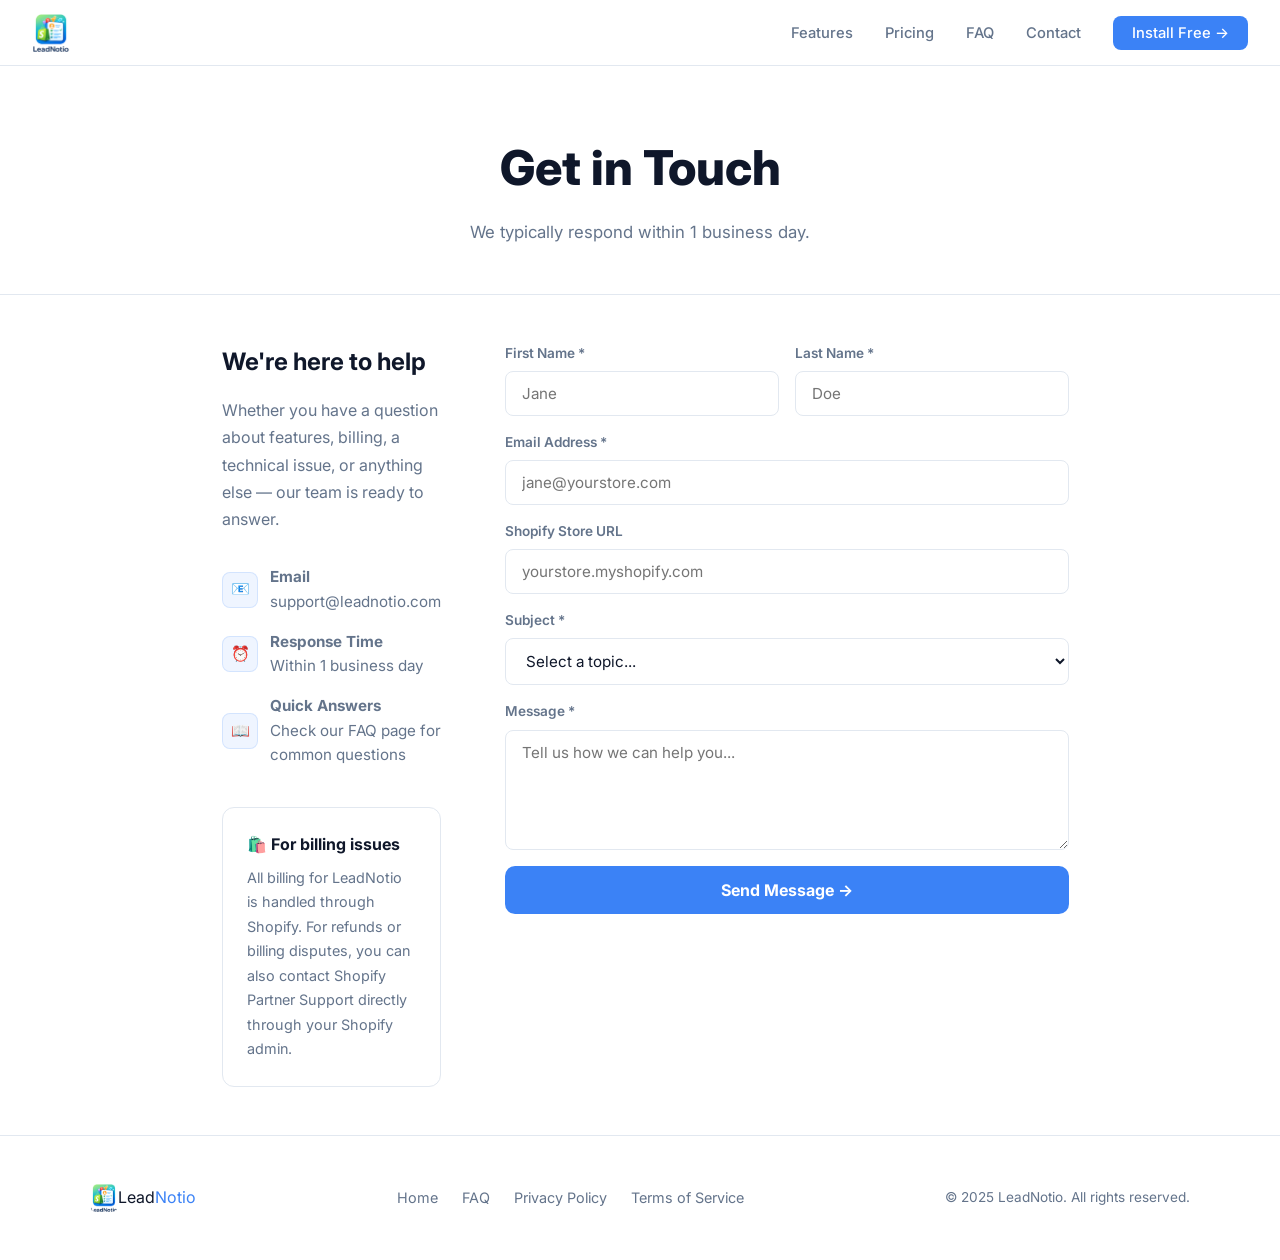
==== commit 06699de1: "Use actual LeadNotio logo PNG across all pages - Replaced inline SVG with LeadNotio-Logo.png in nav " ====
--- a/contact.html
+++ b/contact.html
@@ -13,10 +13,7 @@
 <body>
 
 <nav>
-  <a href="index.html" class="nav-logo"><svg class="nav-logo-icon" viewBox="0 0 62 80" fill="none" xmlns="http://www.w3.org/2000/svg"><defs><linearGradient id="nav-g1" x1="0" y1="0" x2="1" y2="1"><stop offset="0%" stop-color="#6366f1"/><stop offset="100%" stop-color="#3b82f6"/></linearGradient><linearGradient id="nav-g2" x1="0" y1="0" x2="1" y2="1"><stop offset="0%" stop-color="#3b82f6"/><stop offset="100%" stop-color="#60a5fa"/></linearGradient></defs><path d="M8 68 L8 12 L20 12 L20 44 L40 12 L52 12 L52 68 L40 68 L40 36 L20 68 Z" fill="url(#nav-g1)" opacity="0.85"/><path d="M18 72 L18 16 L30 16 L30 48 L50 16 L62 16 L62 72 L50 72 L50 40 L30 72 Z" fill="url(#nav-g2)"/></svg>
-    
-    <span><span class="logo-lead">Lead</span><span class="logo-notio">Notio</span></span>
-  </a>
+  <a href="index.html" class="nav-logo"><img src="LeadNotio-Logo.png" alt="LeadNotio" class="nav-logo-img" /></a>
   <ul class="nav-links">
     <li><a href="index.html#features">Features</a></li>
     <li><a href="index.html#pricing">Pricing</a></li>
--- a/styles.css
+++ b/styles.css
@@ -52,8 +52,8 @@
   letter-spacing: -0.02em;
 }
 
-.nav-logo-icon {
-  height: 32px;
+.nav-logo-img {
+  height: 38px;
   width: auto;
 }
 
@@ -599,11 +599,12 @@
 .footer-logo {
   display: flex;
   align-items: center;
-  gap: 0.5rem;
   text-decoration: none;
-  font-size: 1.4rem;
-  font-weight: 800;
-  letter-spacing: -0.02em;
+}
+
+.footer-logo-img {
+  height: 32px;
+  width: auto;
 }
 
 .footer-links { display: flex; gap: 1.5rem; flex-wrap: wrap; }
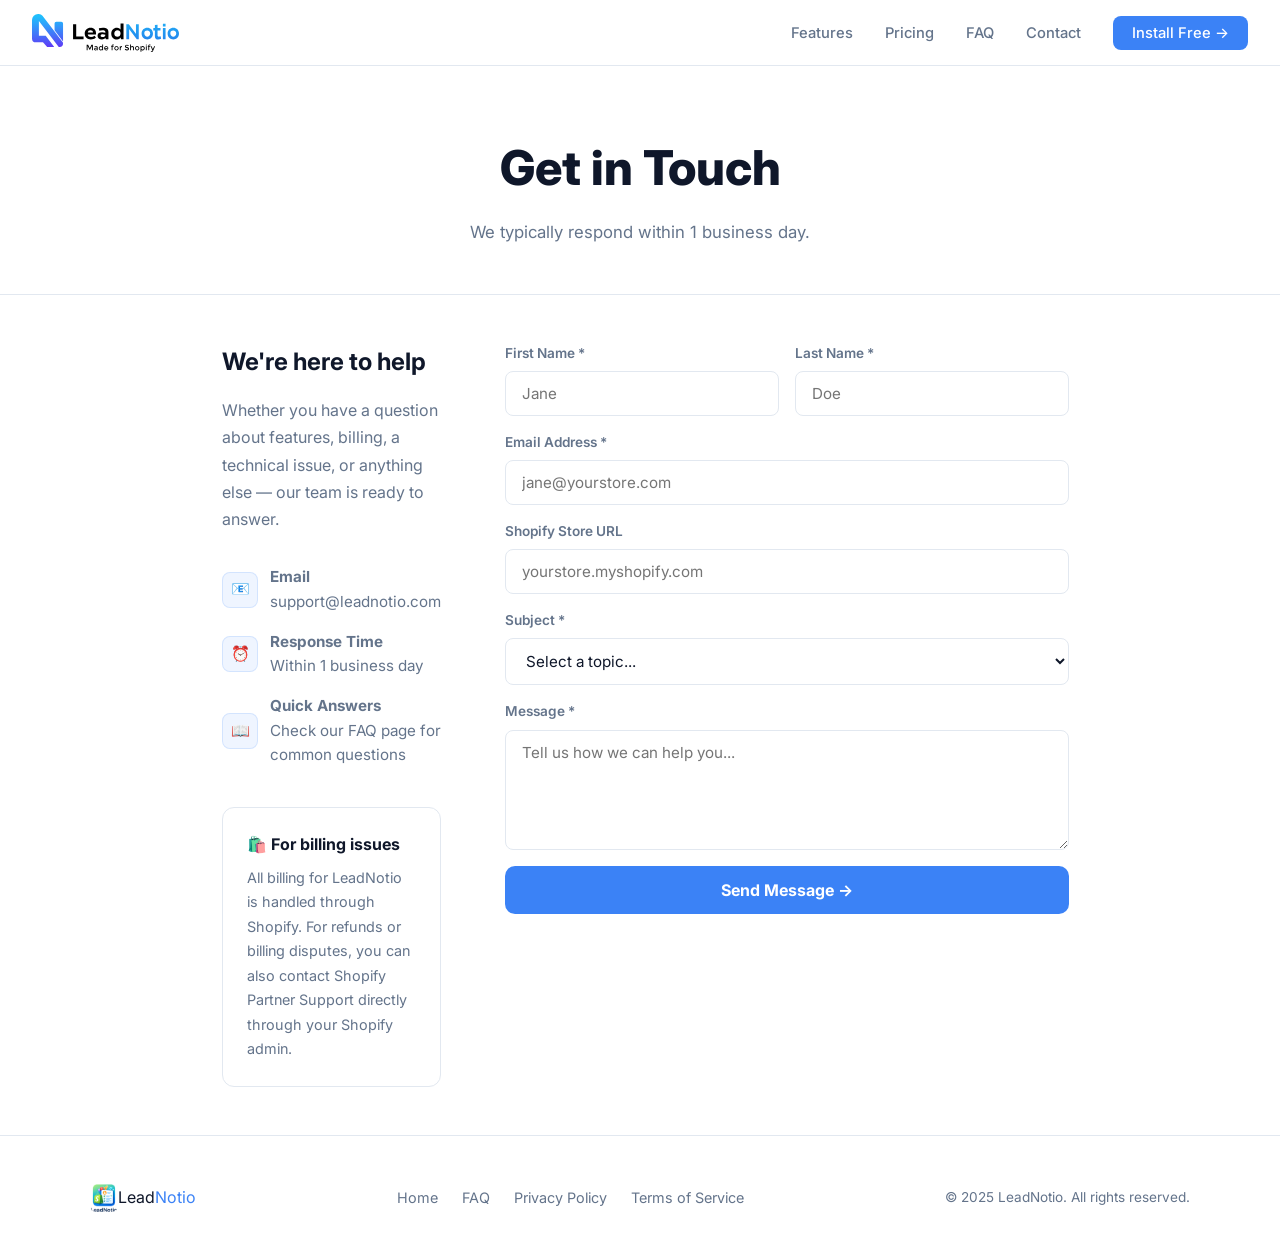
==== commit 8b785ad6: "Switch to new logo and favicon across all pages Co-Authored-By: Claude Sonnet 4.6 <noreply@anthropic" ====
--- a/contact.html
+++ b/contact.html
@@ -5,7 +5,8 @@
   <meta name="viewport" content="width=device-width, initial-scale=1.0" />
   <title>Contact Us — LeadNotio</title>
   <meta name="description" content="Get in touch with the LeadNotio team. We're here to help with any questions about our Shopify CRM app." />
-  <link rel="icon" href="icon.png" />
+  <link rel="icon" type="image/png" href="leadnotio-favicon.png" />
+  <link rel="icon" type="image/png" href="icon.png" />
   <link rel="preconnect" href="https://fonts.googleapis.com" />
   <link rel="stylesheet" href="https://fonts.googleapis.com/css2?family=Inter:wght@400;500;600;700;800&display=swap" />
   <link rel="stylesheet" href="styles.css" />
@@ -13,7 +14,7 @@
 <body>
 
 <nav>
-  <a href="index.html" class="nav-logo"><img src="LeadNotio-Logo.png" alt="LeadNotio" class="nav-logo-img" /></a>
+  <a href="index.html" class="nav-logo"><img src="logo-new.svg" alt="LeadNotio" class="nav-logo-img" /></a>
   <ul class="nav-links">
     <li><a href="index.html#features">Features</a></li>
     <li><a href="index.html#pricing">Pricing</a></li>
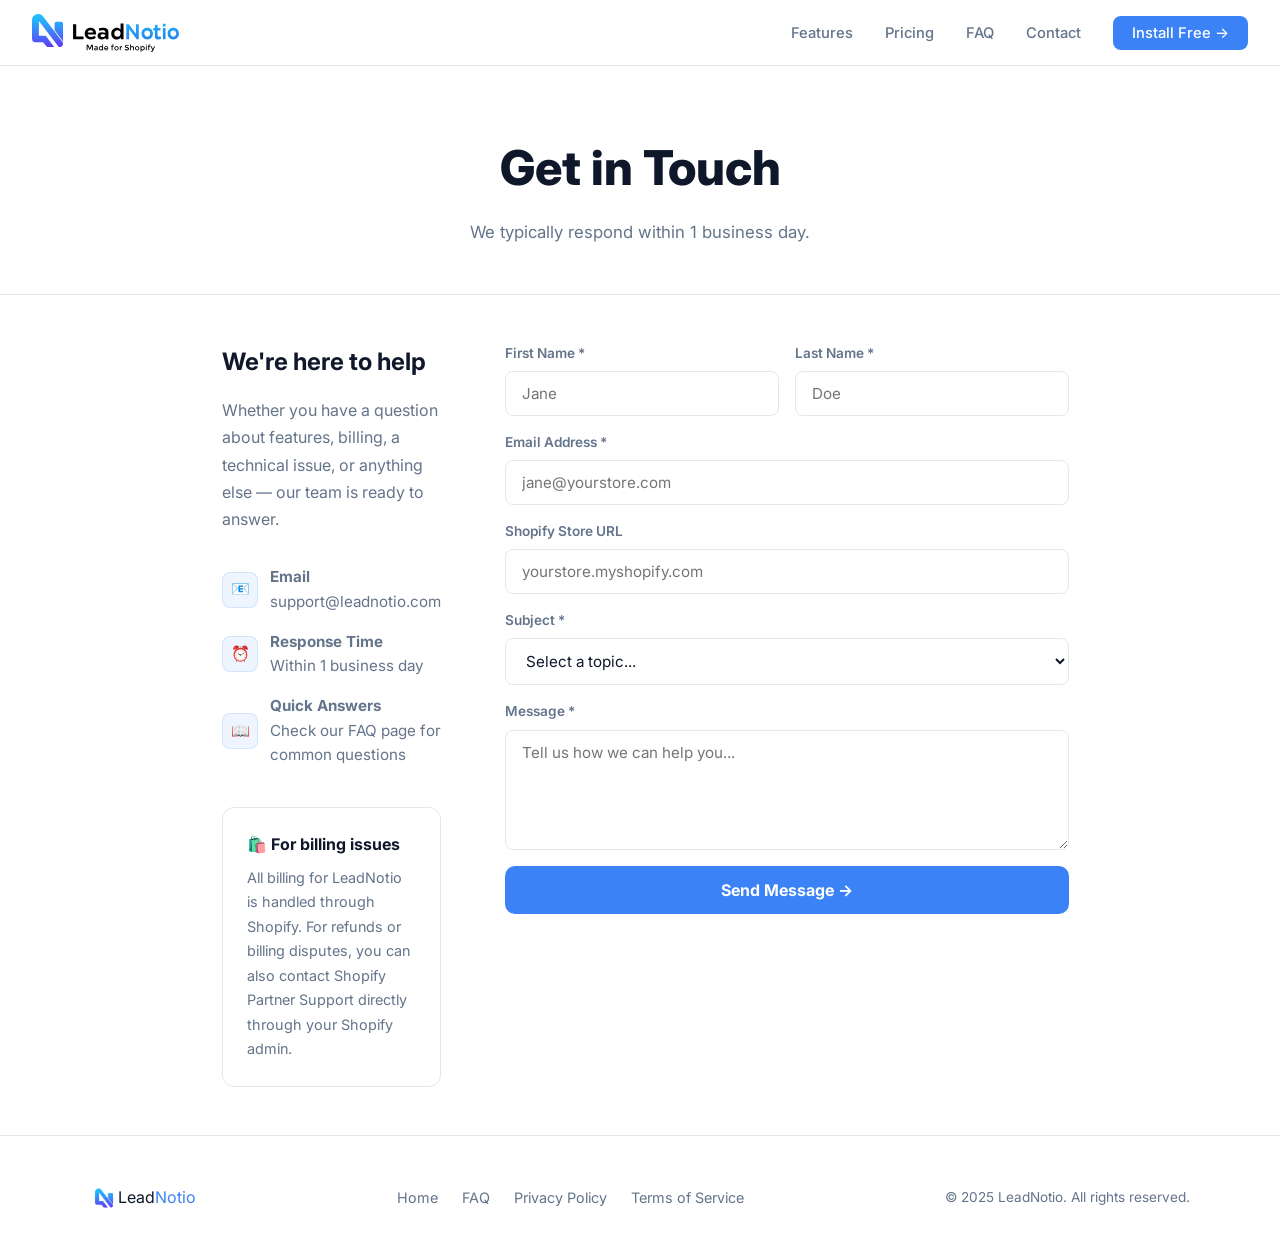
==== commit 0a06ca0c: "Fix favicon: remove old icon.png override, restore new favicon link Co-Authored-By: Claude Sonnet 4." ====
--- a/contact.html
+++ b/contact.html
@@ -2,11 +2,10 @@
 <html lang="en">
 <head>
   <meta charset="UTF-8" />
+  <link rel="icon" type="image/png" href="leadnotio-favicon.png" />
   <meta name="viewport" content="width=device-width, initial-scale=1.0" />
   <title>Contact Us — LeadNotio</title>
   <meta name="description" content="Get in touch with the LeadNotio team. We're here to help with any questions about our Shopify CRM app." />
-  <link rel="icon" type="image/png" href="leadnotio-favicon.png" />
-  <link rel="icon" type="image/png" href="icon.png" />
   <link rel="preconnect" href="https://fonts.googleapis.com" />
   <link rel="stylesheet" href="https://fonts.googleapis.com/css2?family=Inter:wght@400;500;600;700;800&display=swap" />
   <link rel="stylesheet" href="styles.css" />
@@ -119,7 +118,7 @@
 <footer>
   <div class="footer-inner">
     <a href="index.html" class="footer-logo">
-      <img src="icon.png" alt="LeadNotio" style="width:28px;height:28px;border-radius:6px;" />
+      <img src="leadnotio-favicon.png" alt="LeadNotio" style="width:28px;height:28px;border-radius:6px;" />
       <span><span class="logo-lead">Lead</span><span class="logo-notio">Notio</span></span>
     </a>
     <div class="footer-links">
